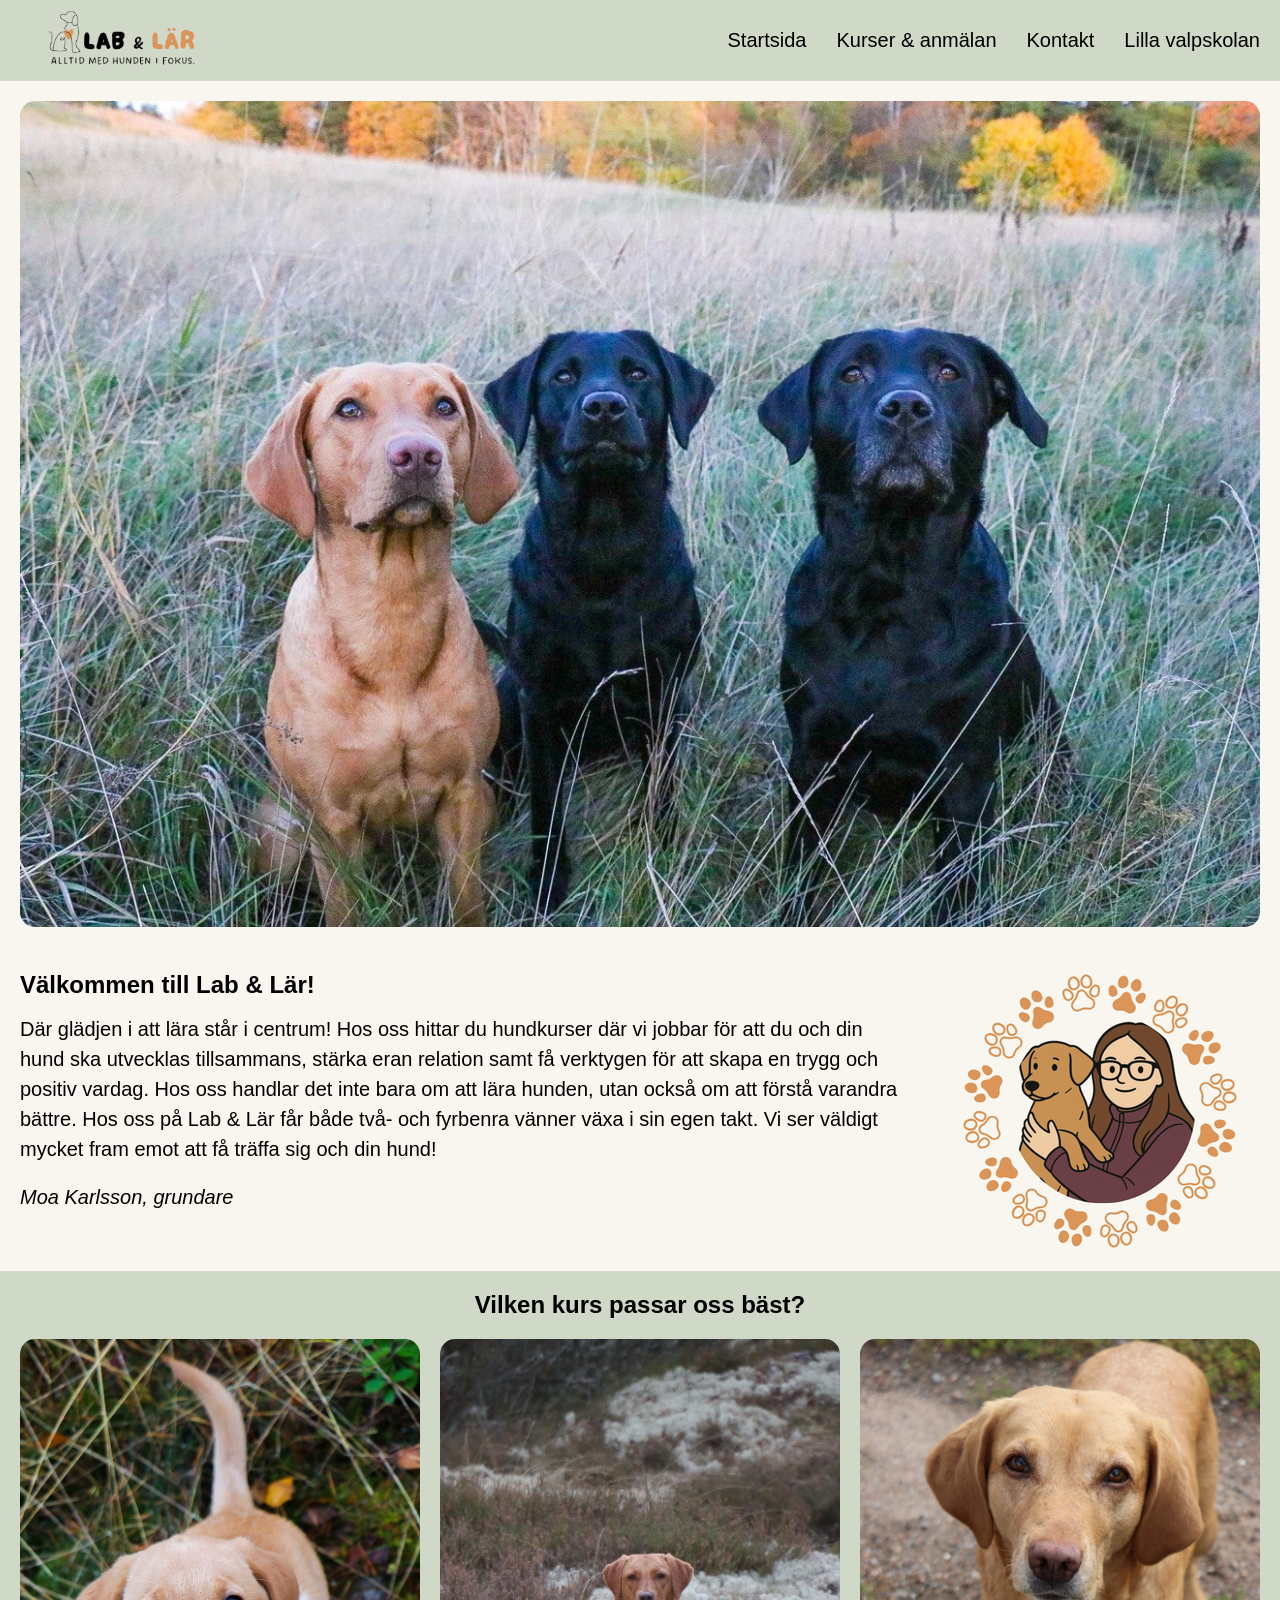
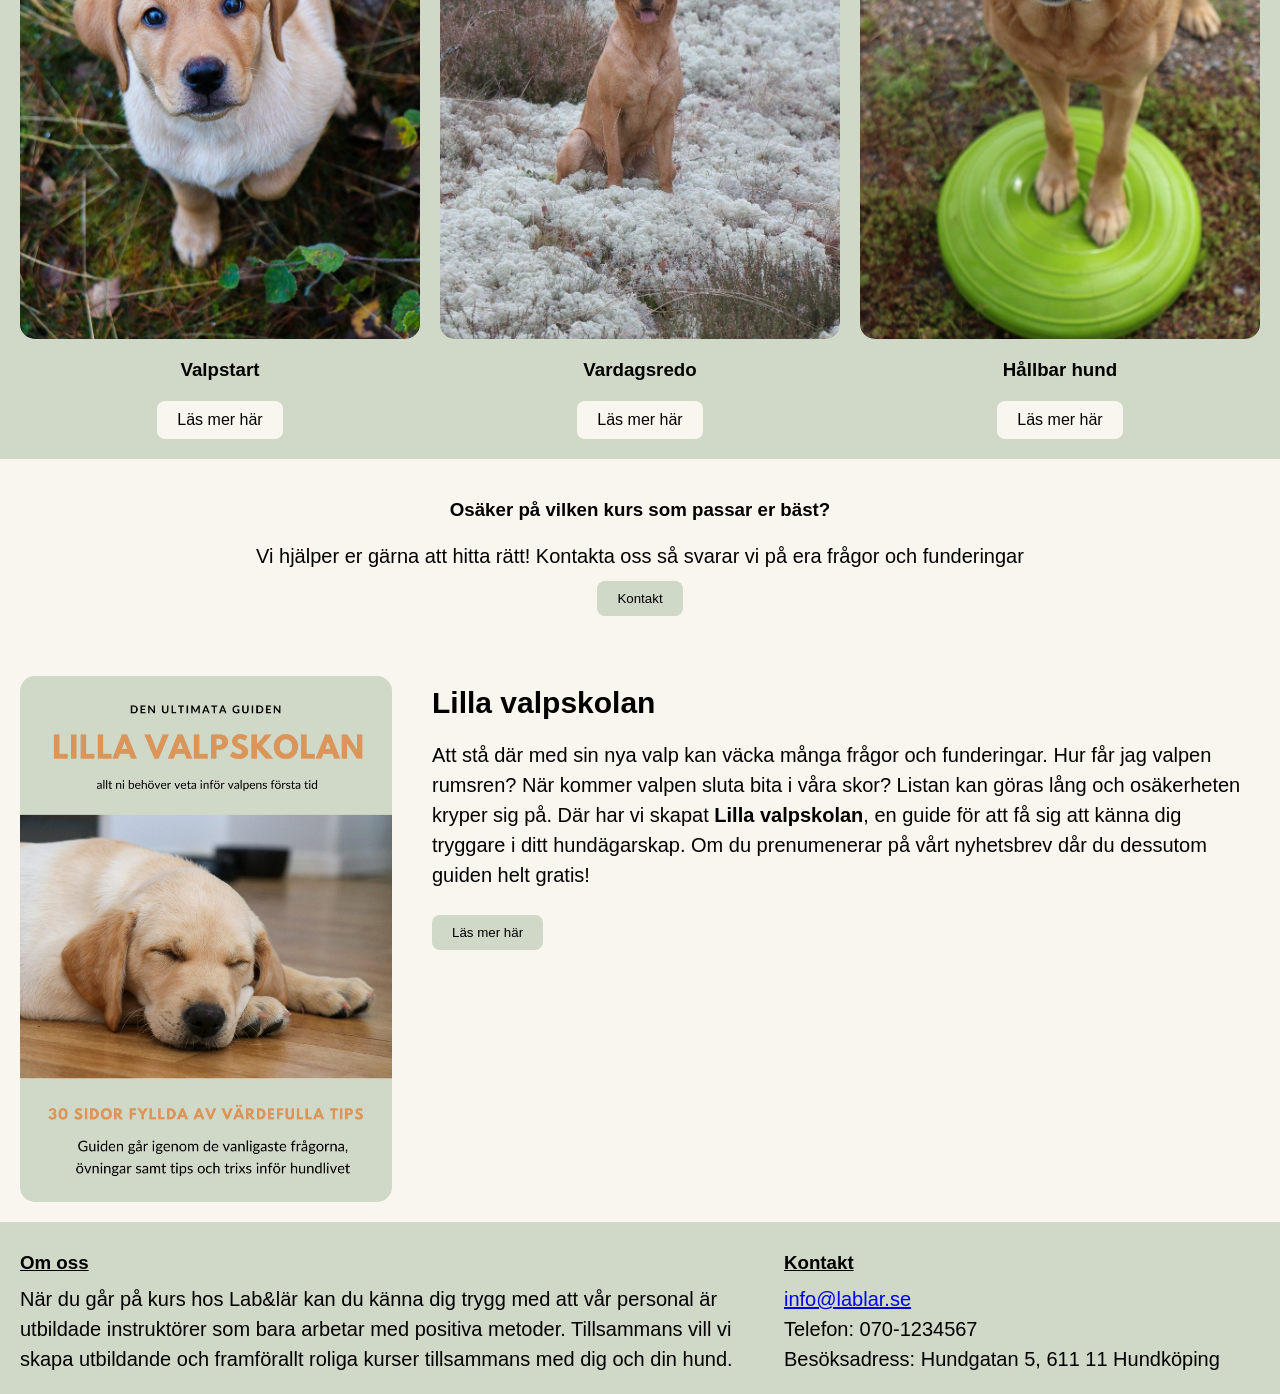
==== index.html @ 28350bcd "la till text till infosektionen på startsidan" ====
<!DOCTYPE html>
<html lang="sv">

<head>
    <meta charset="UTF-8">
    <meta name="viewport" content="width=device-width, initial-scale=1.0">
    <title>Lab&lär</title>
    <link rel="stylesheet" href="css/style.css">
</head>

<body>
    <!--Header-->
    <header>
        <div class="logo">
            <a href="index.html">
                <img src="images/logga.png" alt="logga för lab&lär">
            </a>
        </div>
        <button class="menu-toggle">☰</button>
        <nav class="header-nav">
            <ul>
                <li><a href="index.html">Startsida</a></li>
                <li><a href="kurser.html">Kurser & anmälan</a></li>
                <li><a href="kontakt.html">Kontakt</a></li>
                <li><a href="valpskola.html">Lilla valpskolan</a></li>
            </ul>
        </nav>
    </header>
    <main>
        <!--Startbild-->
        <section class="hero">
            <img src="images/startbild.jpg" alt="1 gul och 2 svarta labradorer sitter på en äng">
        </section>
        <!--Välkomst text och bild-->
        <section class="info">
            <div>
                <h1>Välkommen till Lab & Lär!</h1>
                <p>Där glädjen i att lära står i centrum! Hos oss hittar du hundkurser där vi jobbar för att du och din
                    hund
                    ska utvecklas tillsammans, stärka eran relation samt få verktygen för att skapa en trygg och positiv
                    vardag. Hos oss handlar det inte bara om att lära hunden, utan också om att förstå varandra bättre.
                    Hos
                    oss på Lab & Lär får både två- och fyrbenra vänner växa i sin egen takt. Vi ser väldigt mycket fram
                    emot
                    att få träffa sig och din hund!
                </p>
                <br>
                <p><em>Moa Karlsson, grundare</em></p>
            </div>
            <img src="images/profil.png" alt="profilbild på grundaren och dennes hund">
        </section>
        <!--Vilken kurs passar besökaren bäst-->
        <section class="course">
            <h2>Vilken kurs passar oss bäst?</h2>
            <div>
                <article>
                    <img src="images/signe.jpg" alt="gul labrador valp i skogen">
                    <h3>Valpstart</h3>
                    <details>
                        <summary>Läs mer här</summary>
                        <p>Den här kursen passar dig med en valp mellan 3 till 12 månader. Vi går igenom grunderna och
                            anpassar träningen efter vart ni befinner er. Inga förkunskaper krävs.</p>
                    </details>
                </article>
                <article>
                    <img src="images/selma.jpg" alt="gul labrador i skogen">
                    <h3>Vardagsredo</h3>
                    <details>
                        <summary>Läs mer här</summary>
                        <p>Den här kursen passar dig med en hund över 12 månader. Vi fördjupar oss i de övningar som
                            finns med i Valpstart och tränar vidare på hur vi skapar en god relation. Det går dock jätte
                            bra att gå denna kurs utan att ha gått kurs hos oss innan. Inga förkunskaper krävs, vi
                            anpassar innehållet efter era behov.</p>
                    </details>
                </article>
                <article>
                    <img src="images/balans.jpg" alt="gul labrador som balanserar på en grön balansboll">
                    <h3> Hållbar hund</h3>
                    <details>
                        <summary>Läs mer här</summary>
                        <p>Den här kursen passar för dig med en hund över 6 månader och som vill lära dig mer om hur vi
                            får och bevarar en hållbar hund. Vi blandar teori och vi kommer gå igenom många roliga
                            övningar att testa med era hundar. Inga förkunskaper krävs.</p>
                    </details>
                </article>
            </div>
        </section>
        <!--Kontakt-->
        <section class="contact">
            <h3>Osäker på vilken kurs som passar er bäst?</h3>
            <p>Vi hjälper er gärna att hitta rätt! Kontakta oss så svarar vi på era frågor och funderingar</p>
            <a href="kontakt.html"><button>Kontakt</button></a>
        </section>
        <!--Lilla valpskolan-->
        <section class="puppy">
            <img src="images/valpskola.png" alt="reklam bild för lilla valpskolan">
            <div>
                <h2>Lilla valpskolan</h2>
                <p>Att stå där med sin nya valp kan väcka många frågor och funderingar. Hur får jag valpen rumsren? När
                    kommer valpen sluta bita i våra skor? Listan kan göras lång och osäkerheten kryper sig på. Där har
                    vi skapat <strong>Lilla valpskolan</strong>, en guide för att få sig att känna dig tryggare i ditt
                    hundägarskap. Om du prenumenerar på vårt nyhetsbrev dår du dessutom guiden helt gratis!</p>
                <a href="valpskola.html"><button>Läs mer här</button></a>
            </div>
        </section>
    </main>
    <!--Footer-->
    <footer>
        <div>
            <h3>Om oss</h3>
            <p>När du går på kurs hos Lab&lär kan du känna dig trygg med att vår personal är utbildade instruktörer som
                bara
                arbetar med positiva metoder. Tillsammans vill vi skapa utbildande och framförallt roliga kurser
                tillsammans
                med dig och din hund.</p>
        </div>
        <div>
            <h3>Kontakt</h3>
            <p><a href="mailto:info@lablar.se">info@lablar.se</a>
                <br>
                Telefon: 070-1234567
                <br>
                Besöksadress: Hundgatan 5,
                611 11 Hundköping
            </p>
        </div>
    </footer>
    <script src="js/main.js" defer></script>
</body>

</html>
---- css/style.css ----
* {
    margin: 0;
    padding: 0;
    box-sizing: border-box;
}

/*Hela body*/

body {
    background-color: #f8f6ef;
    font-family: Helvetica, Arial, sans-serif;
}

/*Samlad padding*/

header,
.hero,
.info,
.course,
.contact,
.puppy,
.course1,
.report,
.reg,
.contact-page,
.other-contact,
.puppy-page,
.sign,
footer {
    padding: 0 20px;
}

form input {
    border: 0;
    border-radius: 10px;
    padding: 8px 16px;
}

/*Alla ul*/

ul {
    margin-left: 20px;
    line-height: 1.5;
}

/*Alla bilder*/

img {
    width: 100%;
    border-radius: 15px;
}

/* alla p element */
p {
    line-height: 1.5;
}

/*Alla knappar*/

button,
summary {
    padding: 10px 20px;
    border: none;
    border-radius: 8px;
    cursor: pointer;
}

button:hover {
    filter: brightness(.95);
}

/* HEADER */

.logo img {
    width: 200px;
    padding: 10px;
}

header {
    background-color: #D0D8C8;
    display: flex;
    justify-content: space-between;
    flex-wrap: wrap;
}




/*Start sida*/

/* Info sektionen*/

.hero img {
    width: 100%;
    margin-block: 20px;
}

.info {
    text-align: left;
}

.info h1 {
    margin-bottom: 15px;
}


/*Vilken kurs passar besökaren bäst*/

.course {
    background-color: #D0D8C8;
    text-align: center;
    padding-block: 20px;
    display: flex;
    flex-direction: column;
    gap: 40px;
}

.course h2 {
    margin-bottom: -20px;
}

.course>div {
    display: flex;
    flex-direction: column;
    gap: 40px;
}

.course article {
    display: flex;
    flex-direction: column;
    gap: 20px;
}

.course summary {
    background-color: #F8F6EF;
    margin: 0 auto;
    display: inline;
}

.course details p {
    margin-top: 20px;
}

/*Kontakt sektionen*/

.contact {
    text-align: center;
    padding: 30px;
}

.contact h3,
.contact p {
    padding-block: 10px;
}

.contact button {
    background-color: #D0D8C8;
}

/*Valpskola*/
.puppy {
    text-align: center;
    margin-bottom: 20px;
}

.puppy>div {
    text-align: left;
}

.puppy h2,
.puppy p {
    padding-block: 10px;
}

.puppy button {
    background-color: #D0D8C8;
}

.puppy img {
    width: 80%;
}

/*Footer*/
footer {
    background-color: #D0D8C8;
    padding: 20px;
}

footer h3 {
    text-decoration: underline;
    padding-block: 10px;
}


/*Css för sidan Kurser och anmälan*/

.course1 h1 {
    text-align: center;
    color: #DB9558;
    margin-bottom: -20px;
}

.course1 {
    padding-block: 20px;
    display: flex;
    flex-direction: column;
    gap: 40px;
}

.course1 div {
    display: flex;
    flex-direction: column;
    gap: 20px;
}


/* Informaion om anmälan */
.report {
    margin-bottom: 40px;
}

.report h2 {
    margin: 10px;
}

/* Anmälnings formuläret */
.reg {
    background-color: #D0D8C8;
    padding: 20px;
}

.reg form {
    display: flex;
    flex-direction: column;
    gap: 8px;
}

.reg label {
    display: block;
    margin-top: 8px;

}

.reg input,
.reg select {
    display: block;
    margin-bottom: 15px;
}

.reg input {
    background-color: #F8F6EF;
}

#select {
    background-color: #F8F6EF;
    border: 0;
    border-radius: 10px;
    padding: 8px 16px;
}

.reg button {
    background-color: #F8F6EF;
    margin-top: 20px;
    margin: 0 auto;
}


/*Css för sidan kontakt*/

.contact-page h1 {
    text-align: left;
    color: #DB9558;
    margin-bottom: 20px;

}

.contact-page {
    padding-block: 20px;
}

.contact-page input,
.contact-page textarea {
    background-color: #D0D8C8;
    display: block;
}

.contact-page label {
    display: block;
}


#message {
    background-color: #D0D8C8;
    border: 0;
    border-radius: 10px;
    padding: 10px 20px;
}

.contact-page button {
    background-color: #D0D8C8;
    margin-top: 20px;
}

.other-contact {
    padding-block: 20px;
    background-color: #D0D8C8;
}



/*Css för sidan Lilla valpskolan*/

.puppy-page {
    padding-block: 20px;
}

.puppy-page h1 {
    text-align: center;
    color: #DB9558;
}

.puppy-page h2 {
    padding-block: 20px;
}

.puppy-page ul {
    padding: 20px;
}

/*Bilden*/
.puppy-page img {
    margin-top: 20px;
}


/*Signa upp för nyhetsbrev*/
.sign {
    background-color: #D0D8C8;
    padding-block: 20px;
}

.sign input {
    background-color: #F8F6EF;
    display: block;
}

.sign label {
    display: block;
    margin-top: 8px;
}

.sign h3 {
    line-height: 1.5;
    margin-bottom: 10px;
}

.sign button {
    background-color: #F8F6EF;
    margin-top: 20px;
}

/*Error meddelanden*/
.error {
    color: red;
    font-size: 14px;
    display: block;
    margin-bottom: 8px;
}

/*Hamburgemenyn*/

.header-nav {
    display: none;
    width: 100%;
}

/*Visar menyn när klassen open lägg till*/

.header-nav {
    display: none;
    width: 100%;
}

.header-nav.open {
    display: flex;
    flex-direction: column;
}

.menu-toggle {
    cursor: pointer;
    background-color: #D0D8C8;
    font-size: 20px;
    padding-inline: 15px;
}

.header-nav ul {
    list-style: none;
    margin: 0;
    padding: 0;
}

.header-nav li {
    padding-block: 5px;
}

.header-nav a {
    color: black;
    text-decoration: none;
}

/*Stora skärmar*/
@media (min-width: 768px) {

    /*Alla p element*/
    p {
        font-size: 20px;
    }

    li {

        font-size: 20px;
    }

    /*Hamburge meny*/
    .menu-toggle {
        display: none;
    }

    .header-nav {
        display: flex;
        width: auto;
        align-items: center;
    }

    .header-nav ul {
        display: flex;
        gap: 30px;
    }

    /* Startsida */

    /* Info sektionen */
    .info {
        display: flex;
        align-items: flex-start;
        gap: 40px;
    }

    .info>div {
        padding-block: 20px;
    }

    /*Vilken kurs passar oss bäst?*/

    .course>div {
        display: grid;
        grid-template-columns: 1fr 1fr 1fr;
        gap: 20px;
    }

    /*Kontakt sektionen*/
    .contact {
        margin-bottom: 30px;
    }

    /*Puppy sektionen*/

    .puppy {
        display: flex;
        align-items: flex-start;
        gap: 40px;
    }

    .puppy img {
        width: 30%;
    }

    .puppy h2 {
        font-size: 30px;
    }

    .puppy button {
        margin-block: 15px;
    }

    footer {
        display: grid;
        grid-template-columns: 1.5fr 1fr;
        gap: 50px;
    }

    /*Kurser och anmälan sidan*/

    .course1 {
        display: flex;
        flex-direction: column;
        gap: 40px;
    }

    .course1 h1 {
        margin: 20px;
    }

    .course-img {
        display: grid;
        grid-template-columns: 1fr 1.5fr;
        gap: 16px;
    }


    /*Kontakt sidan*/

    /*Lilla valpskolan sidan*/

    .puppy-page {
        display: flex;
    }

    .puppy-page img {
        width: 30%;
    }
}
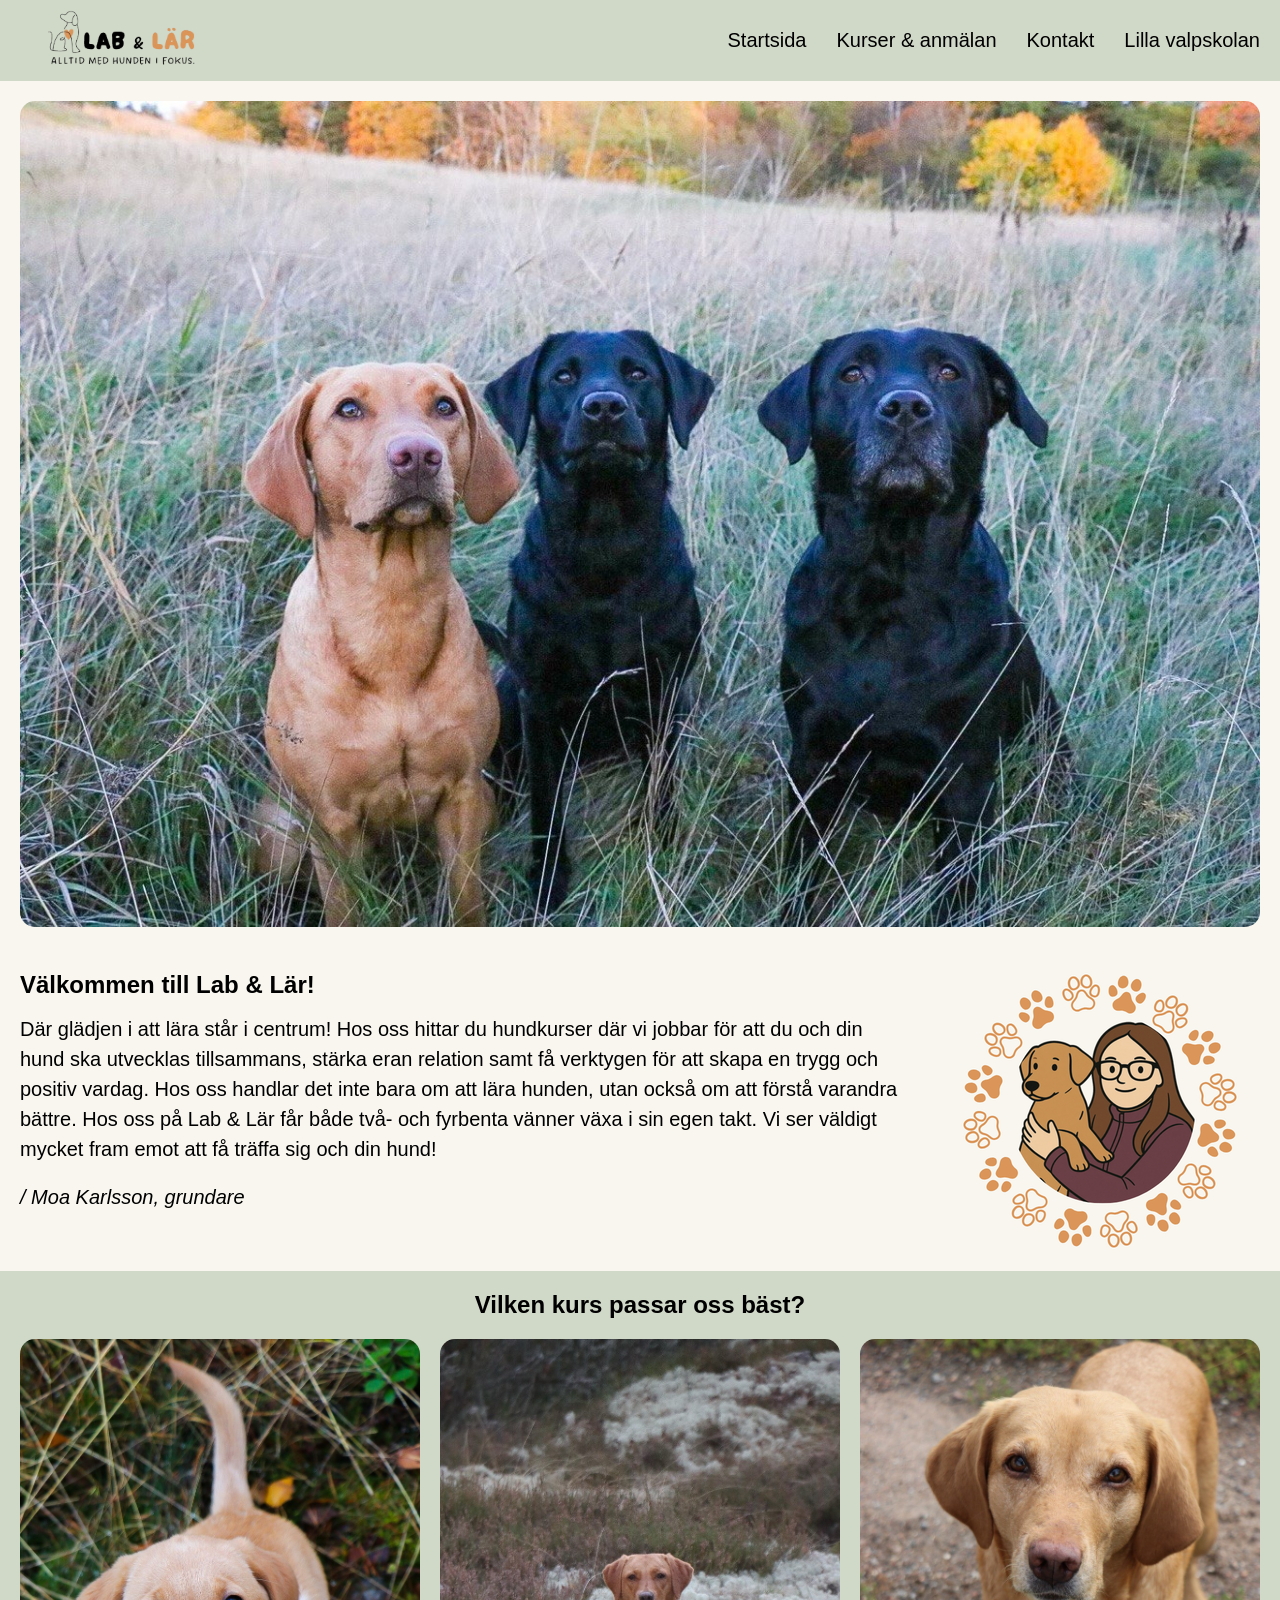
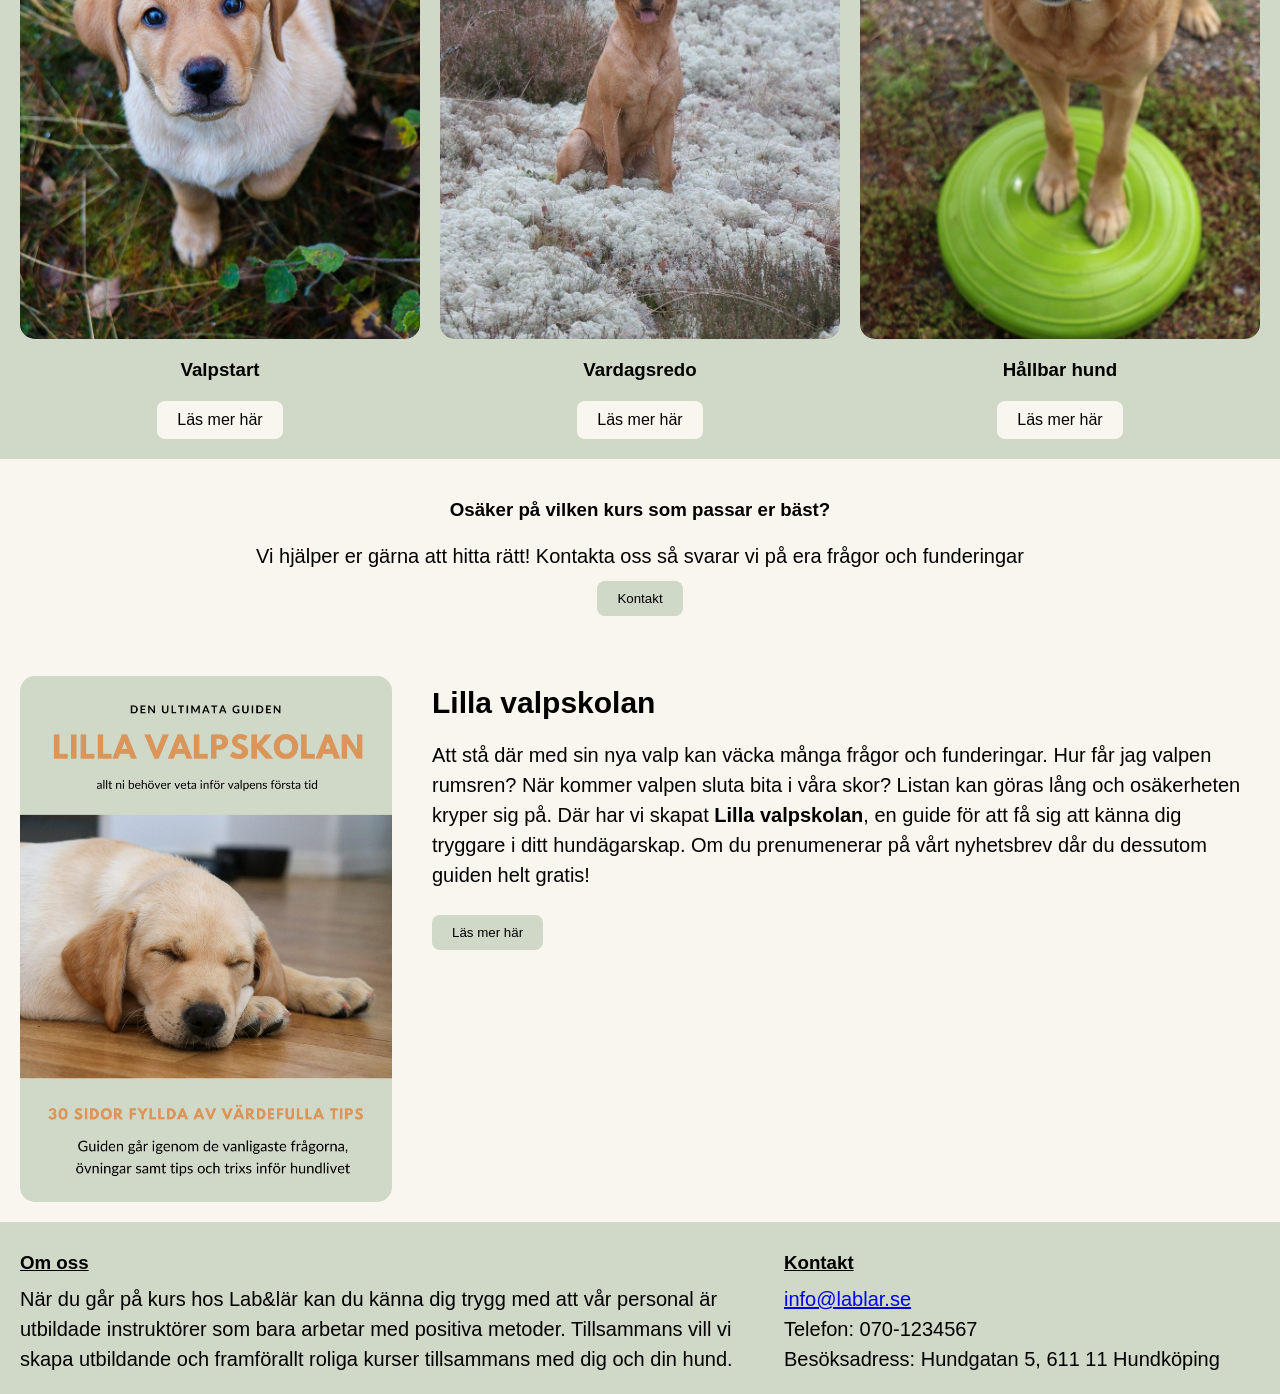
==== commit 76cf74d5: "rättare till stavfel" ====
--- a/index.html
+++ b/index.html
@@ -40,12 +40,12 @@
                     ska utvecklas tillsammans, stärka eran relation samt få verktygen för att skapa en trygg och positiv
                     vardag. Hos oss handlar det inte bara om att lära hunden, utan också om att förstå varandra bättre.
                     Hos
-                    oss på Lab & Lär får både två- och fyrbenra vänner växa i sin egen takt. Vi ser väldigt mycket fram
+                    oss på Lab & Lär får både två- och fyrbenta vänner växa i sin egen takt. Vi ser väldigt mycket fram
                     emot
                     att få träffa sig och din hund!
                 </p>
                 <br>
-                <p><em>Moa Karlsson, grundare</em></p>
+                <p><em>/ Moa Karlsson, grundare</em></p>
             </div>
             <img src="images/profil.png" alt="profilbild på grundaren och dennes hund">
         </section>
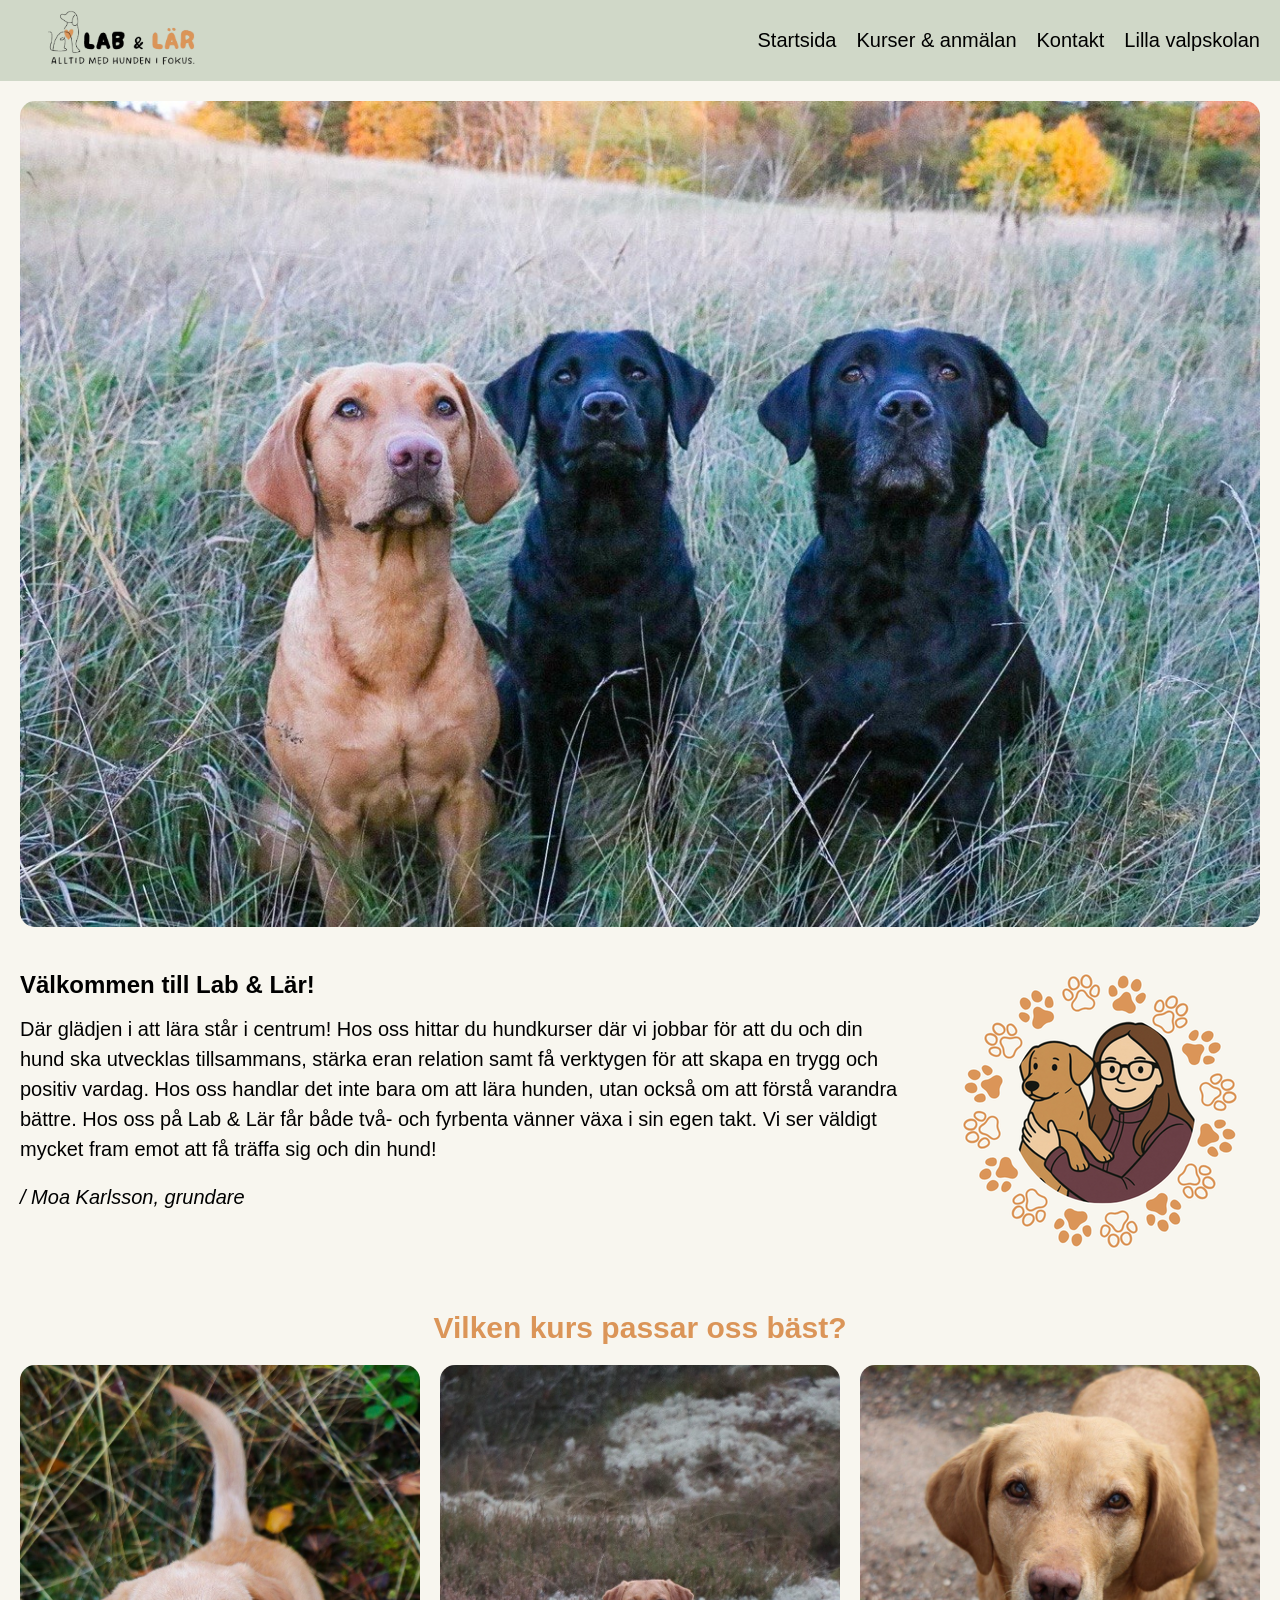
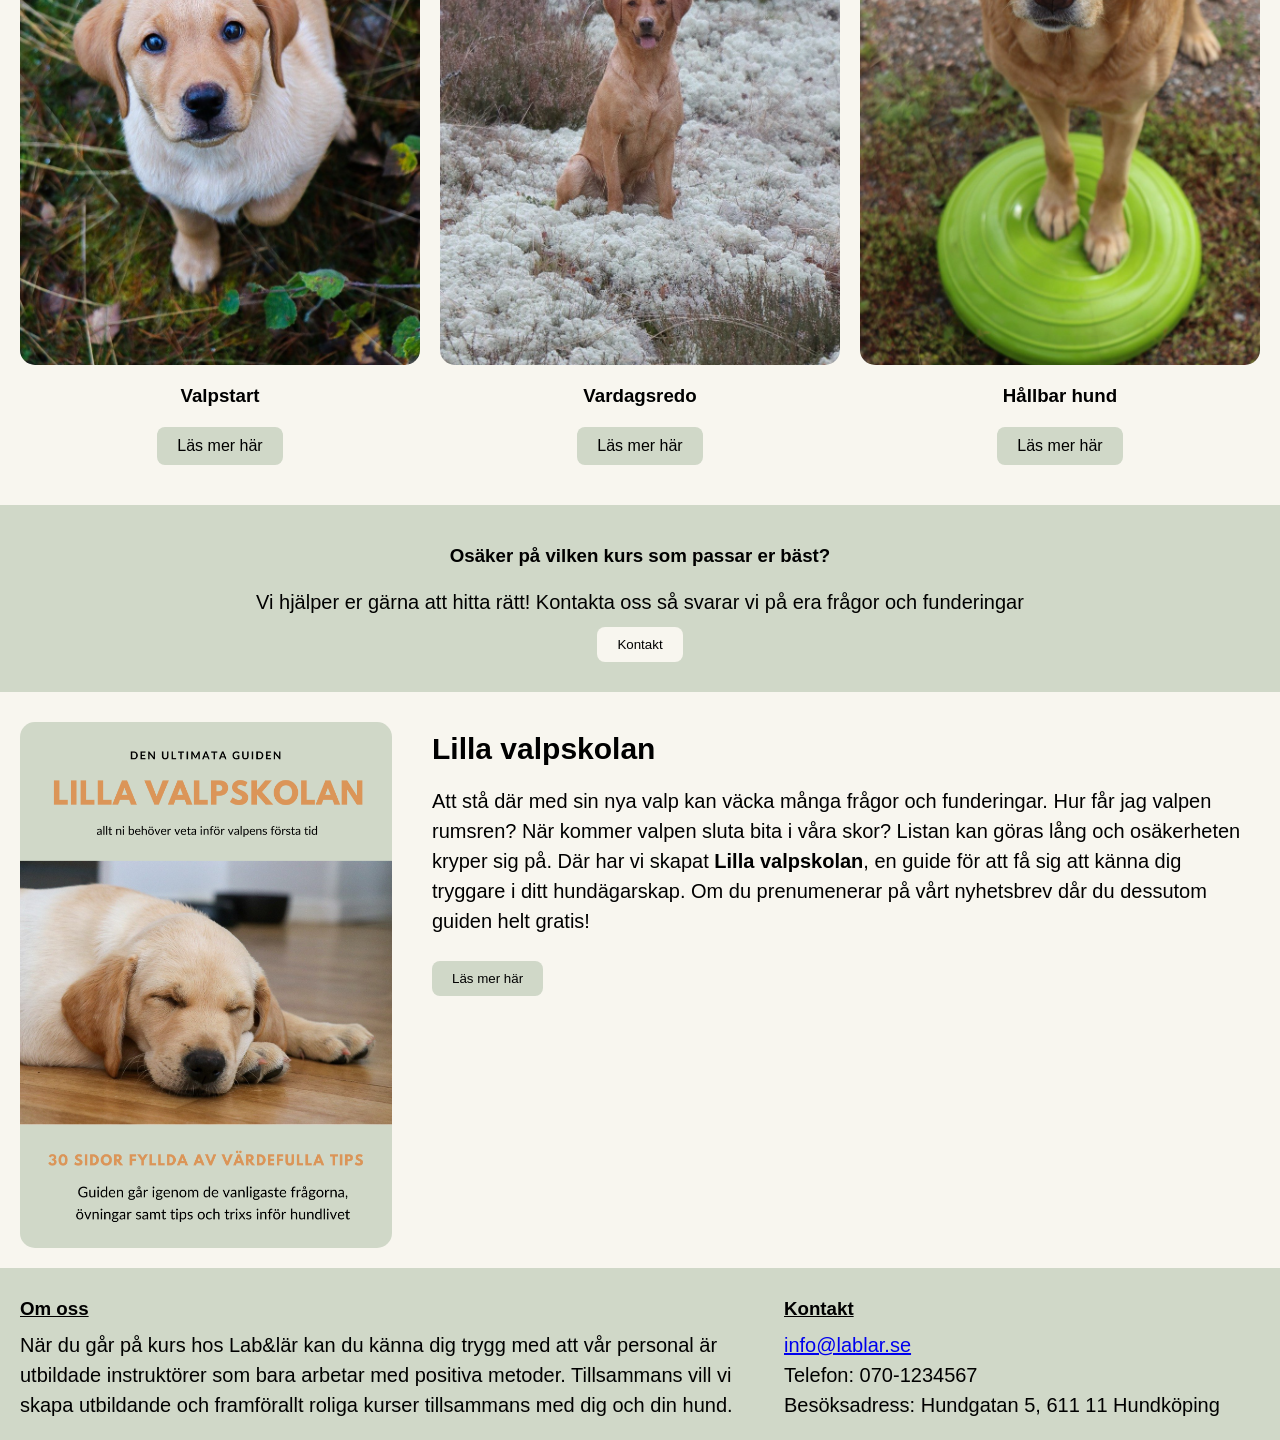
==== commit ee9c9873: "la till en knapp på .course så användaren kan komma vidare till kurs sidan när den öppnar fältet med" ====
--- a/index.html
+++ b/index.html
@@ -60,6 +60,7 @@
                         <summary>Läs mer här</summary>
                         <p>Den här kursen passar dig med en valp mellan 3 till 12 månader. Vi går igenom grunderna och
                             anpassar träningen efter vart ni befinner er. Inga förkunskaper krävs.</p>
+                        <a href="kurser.html"><button class="regBtn">Anmäl dig här</button></a>
                     </details>
                 </article>
                 <article>
@@ -71,6 +72,7 @@
                             finns med i Valpstart och tränar vidare på hur vi skapar en god relation. Det går dock jätte
                             bra att gå denna kurs utan att ha gått kurs hos oss innan. Inga förkunskaper krävs, vi
                             anpassar innehållet efter era behov.</p>
+                        <a href="kurser.html"><button class="regBtn">Anmäl dig här</button></a>
                     </details>
                 </article>
                 <article>
@@ -81,6 +83,7 @@
                         <p>Den här kursen passar för dig med en hund över 6 månader och som vill lära dig mer om hur vi
                             får och bevarar en hållbar hund. Vi blandar teori och vi kommer gå igenom många roliga
                             övningar att testa med era hundar. Inga förkunskaper krävs.</p>
+                        <a href="kurser.html"><button class="regBtn">Anmäl dig här</button></a>
                     </details>
                 </article>
             </div>
--- a/css/style.css
+++ b/css/style.css
@@ -107,9 +107,8 @@
 /*Vilken kurs passar besökaren bäst*/
 
 .course {
-    background-color: #D0D8C8;
     text-align: center;
-    padding-block: 20px;
+    padding-block: 40px;
     display: flex;
     flex-direction: column;
     gap: 40px;
@@ -117,6 +116,8 @@
 
 .course h2 {
     margin-bottom: -20px;
+    color: #DB9558;
+    font-size: 30px;
 }
 
 .course>div {
@@ -132,13 +133,18 @@
 }
 
 .course summary {
-    background-color: #F8F6EF;
+    background-color: #D0D8C8;
     margin: 0 auto;
     display: inline;
 }
 
 .course details p {
     margin-top: 20px;
+}
+
+.regBtn {
+    background-color: #D0D8C8;
+    margin-top: 15px;
 }
 
 /*Kontakt sektionen*/
@@ -146,6 +152,7 @@
 .contact {
     text-align: center;
     padding: 30px;
+    background-color: #D0D8C8;
 }
 
 .contact h3,
@@ -154,7 +161,7 @@
 }
 
 .contact button {
-    background-color: #D0D8C8;
+    background-color: #F8F6EF
 }
 
 /*Valpskola*/
@@ -229,10 +236,14 @@
     padding: 20px;
 }
 
-.reg form {
-    display: flex;
-    flex-direction: column;
+#regForm {
+    display: grid;
     gap: 8px;
+}
+
+#regForm input,
+#regForm select {
+    width: 100%;
 }
 
 .reg label {
@@ -261,7 +272,7 @@
 .reg button {
     background-color: #F8F6EF;
     margin-top: 20px;
-    margin: 0 auto;
+    width: fit-content;
 }
 
 
@@ -281,13 +292,13 @@
 .contact-page input,
 .contact-page textarea {
     background-color: #D0D8C8;
-    display: block;
-}
-
-.contact-page label {
-    display: block;
-}
-
+}
+
+
+#contactForm input,
+#contactForm textarea {
+    width: 100%;
+}
 
 #message {
     background-color: #D0D8C8;
@@ -326,6 +337,11 @@
 .puppy-page ul {
     padding: 20px;
 }
+
+#newsForm input {
+    width: 100%;
+}
+
 
 /*Bilden*/
 .puppy-page img {
@@ -434,7 +450,7 @@
 
     .header-nav ul {
         display: flex;
-        gap: 30px;
+        gap: 20px;
     }
 
     /* Startsida */
@@ -507,16 +523,66 @@
         gap: 16px;
     }
 
-
-    /*Kontakt sidan*/
+    /*Anmälningsformuläret*/
+    #regForm {
+        grid-template-columns: 1fr 1fr 1fr;
+    }
+
+    .reg button {
+        grid-row-start: 4;
+    }
+
+    /*Kontakt sidans formulär*/
+
+    #contactForm {
+        display: grid;
+        grid-template-columns: 1fr 1fr;
+        gap: 8px;
+        margin-right: 30%;
+    }
+
+    #contactForm button {
+        grid-row-start: 3;
+        margin: 0;
+        width: fit-content;
+    }
+
+    #contactForm div:has(#message) {
+        grid-column: span 2;
+    }
 
     /*Lilla valpskolan sidan*/
 
     .puppy-page {
         display: flex;
+        flex-wrap: wrap;
+        gap: 16px;
+        justify-content: center;
+    }
+
+    .puppy-page>div {
+        width: 600px;
+        flex-grow: 1;
     }
 
     .puppy-page img {
-        width: 30%;
+        min-width: 300px;
+        max-width: 600px;
+        object-fit: contain;
+    }
+
+    /*Anmäl för nyhetsbrev*/
+
+    #newsForm {
+        display: grid;
+        grid-template-columns: 1fr 1fr;
+        gap: 8px;
+        margin-right: 30%;
+    }
+
+    #newsForm button {
+        grid-row-start: 3;
+        margin: 0;
+        width: fit-content;
     }
 }
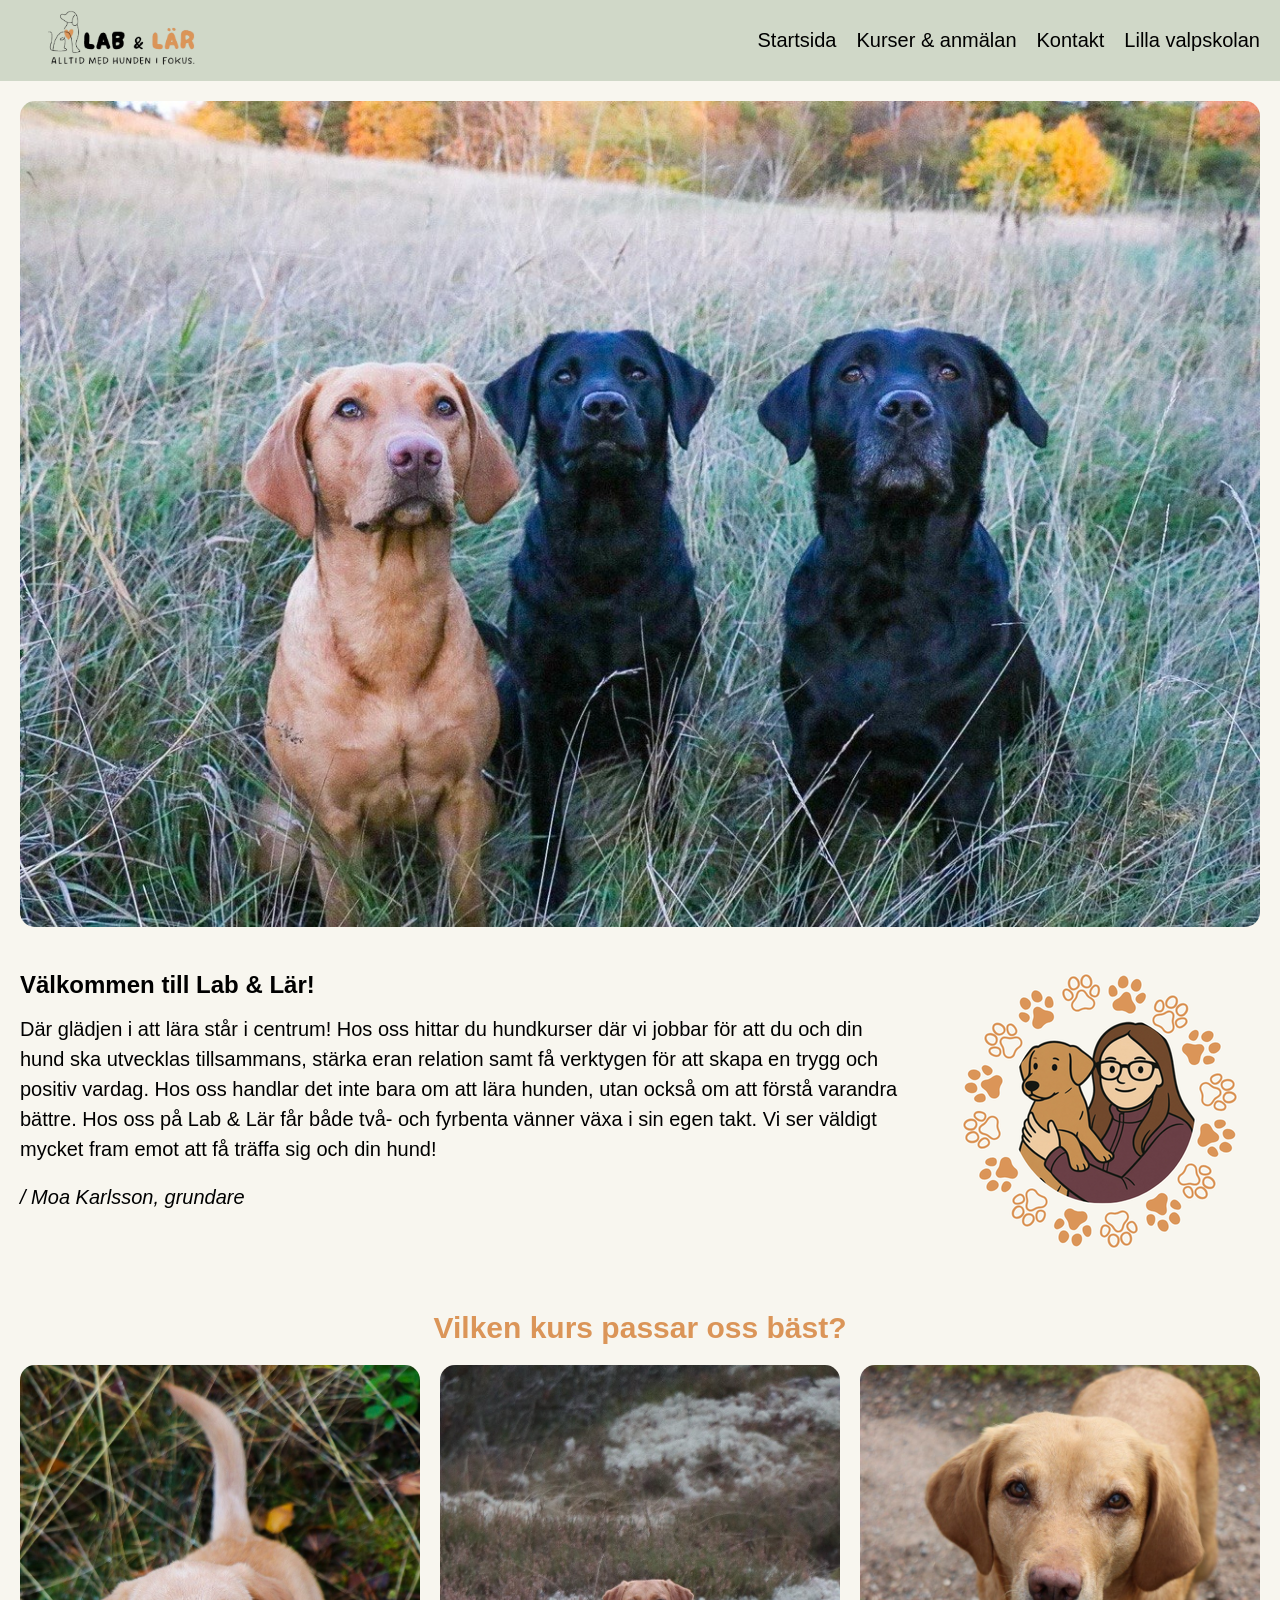
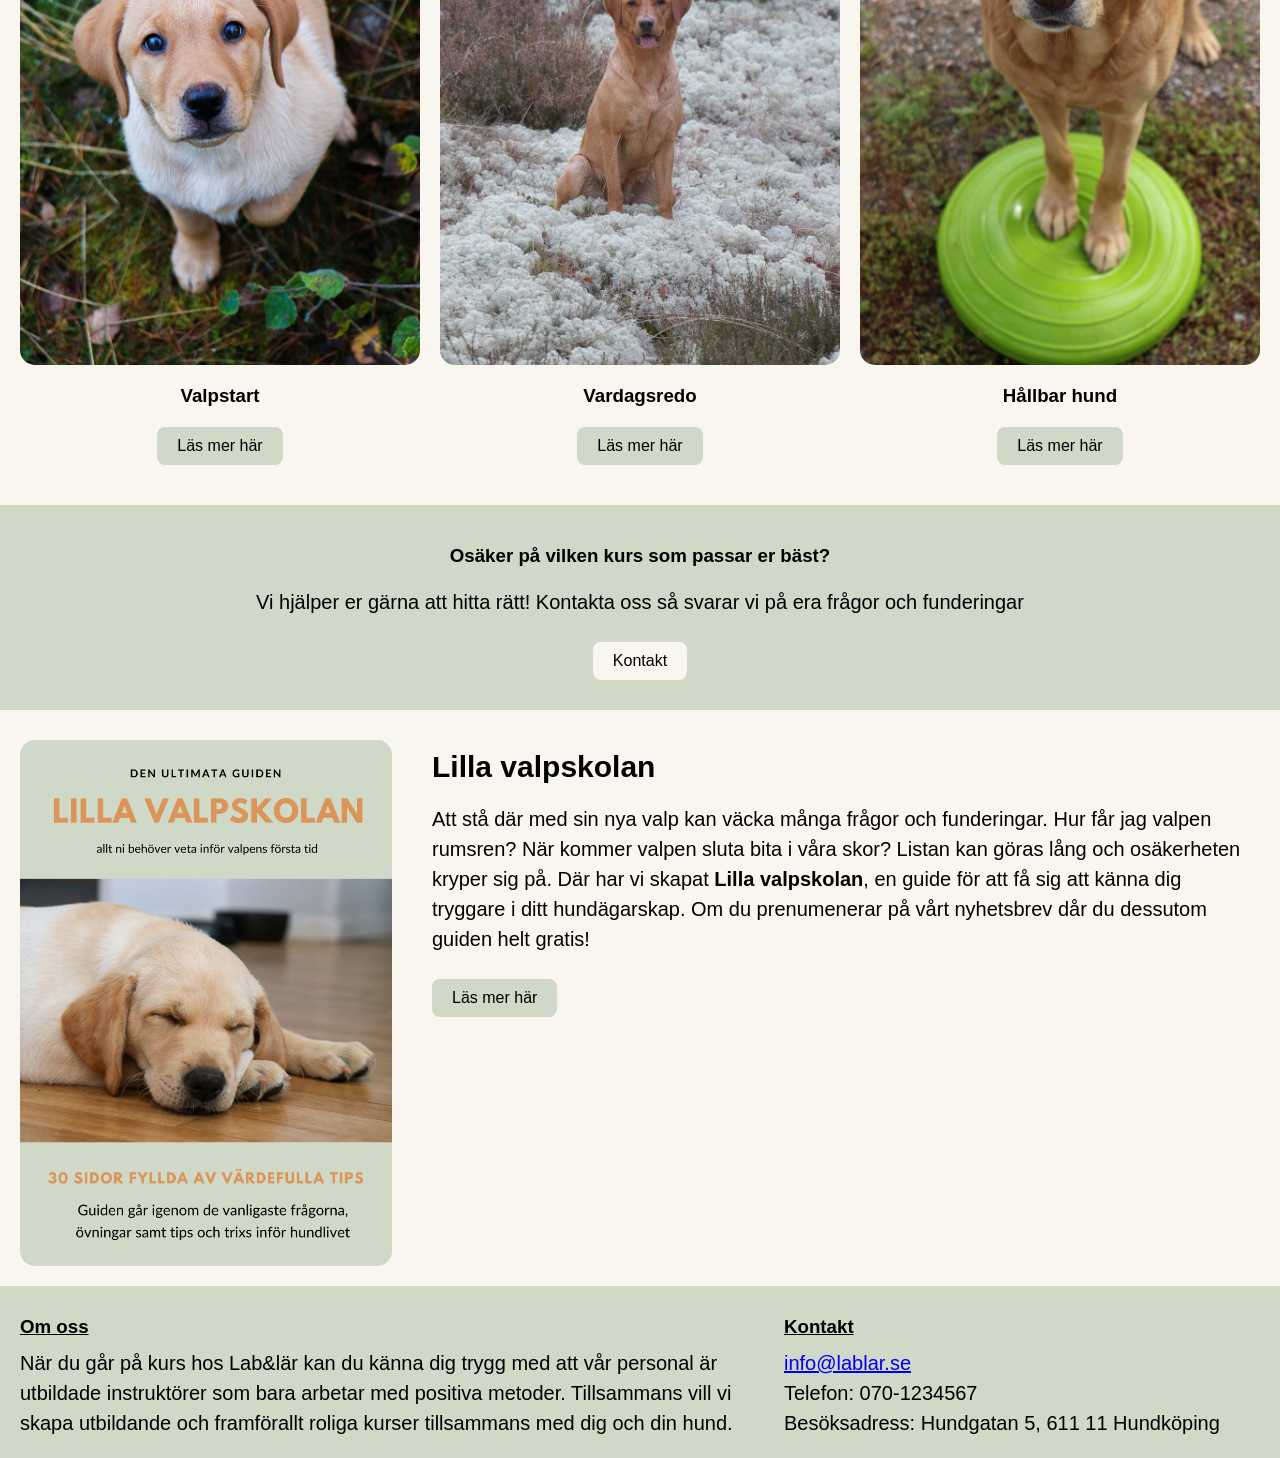
==== commit 75201867: "ändrade 2 knappar till som låg inom en a länk till rätt kod" ====
--- a/index.html
+++ b/index.html
@@ -28,9 +28,9 @@
     </header>
     <main>
         <!--Startbild-->
-        <section class="hero">
+        <div class="hero">
             <img src="images/startbild.jpg" alt="1 gul och 2 svarta labradorer sitter på en äng">
-        </section>
+        </div>
         <!--Välkomst text och bild-->
         <section class="info">
             <div>
@@ -60,7 +60,7 @@
                         <summary>Läs mer här</summary>
                         <p>Den här kursen passar dig med en valp mellan 3 till 12 månader. Vi går igenom grunderna och
                             anpassar träningen efter vart ni befinner er. Inga förkunskaper krävs.</p>
-                        <a href="kurser.html"><button class="regBtn">Anmäl dig här</button></a>
+                        <a href="kurser.html" class="regBtn">Anmäl dig här</a>
                     </details>
                 </article>
                 <article>
@@ -72,7 +72,7 @@
                             finns med i Valpstart och tränar vidare på hur vi skapar en god relation. Det går dock jätte
                             bra att gå denna kurs utan att ha gått kurs hos oss innan. Inga förkunskaper krävs, vi
                             anpassar innehållet efter era behov.</p>
-                        <a href="kurser.html"><button class="regBtn">Anmäl dig här</button></a>
+                        <a href="kurser.html" class="regBtn">Anmäl dig här</a>
                     </details>
                 </article>
                 <article>
@@ -83,7 +83,7 @@
                         <p>Den här kursen passar för dig med en hund över 6 månader och som vill lära dig mer om hur vi
                             får och bevarar en hållbar hund. Vi blandar teori och vi kommer gå igenom många roliga
                             övningar att testa med era hundar. Inga förkunskaper krävs.</p>
-                        <a href="kurser.html"><button class="regBtn">Anmäl dig här</button></a>
+                        <a href="kurser.html" class="regBtn">Anmäl dig här</a>
                     </details>
                 </article>
             </div>
@@ -92,7 +92,7 @@
         <section class="contact">
             <h3>Osäker på vilken kurs som passar er bäst?</h3>
             <p>Vi hjälper er gärna att hitta rätt! Kontakta oss så svarar vi på era frågor och funderingar</p>
-            <a href="kontakt.html"><button>Kontakt</button></a>
+            <a href="kontakt.html" class="btn">Kontakt</a>
         </section>
         <!--Lilla valpskolan-->
         <section class="puppy">
@@ -103,7 +103,7 @@
                     kommer valpen sluta bita i våra skor? Listan kan göras lång och osäkerheten kryper sig på. Där har
                     vi skapat <strong>Lilla valpskolan</strong>, en guide för att få sig att känna dig tryggare i ditt
                     hundägarskap. Om du prenumenerar på vårt nyhetsbrev dår du dessutom guiden helt gratis!</p>
-                <a href="valpskola.html"><button>Läs mer här</button></a>
+                <a href="valpskola.html" class="regBtn">Läs mer här</a>
             </div>
         </section>
     </main>
--- a/css/style.css
+++ b/css/style.css
@@ -144,8 +144,16 @@
 
 .regBtn {
     background-color: #D0D8C8;
+    color: black;
+    display: inline-block;
     margin-top: 15px;
-}
+    padding: 10px 20px;
+    border: none;
+    border-radius: 8px;
+    cursor: pointer;
+    text-decoration: none;
+}
+
 
 /*Kontakt sektionen*/
 
@@ -160,8 +168,16 @@
     padding-block: 10px;
 }
 
-.contact button {
-    background-color: #F8F6EF
+.btn {
+    background-color: #F8F6EF;
+    color: black;
+    display: inline-block;
+    margin-top: 15px;
+    padding: 10px 20px;
+    border: none;
+    border-radius: 8px;
+    cursor: pointer;
+    text-decoration: none;
 }
 
 /*Valpskola*/
@@ -273,6 +289,7 @@
     background-color: #F8F6EF;
     margin-top: 20px;
     width: fit-content;
+
 }
 
 
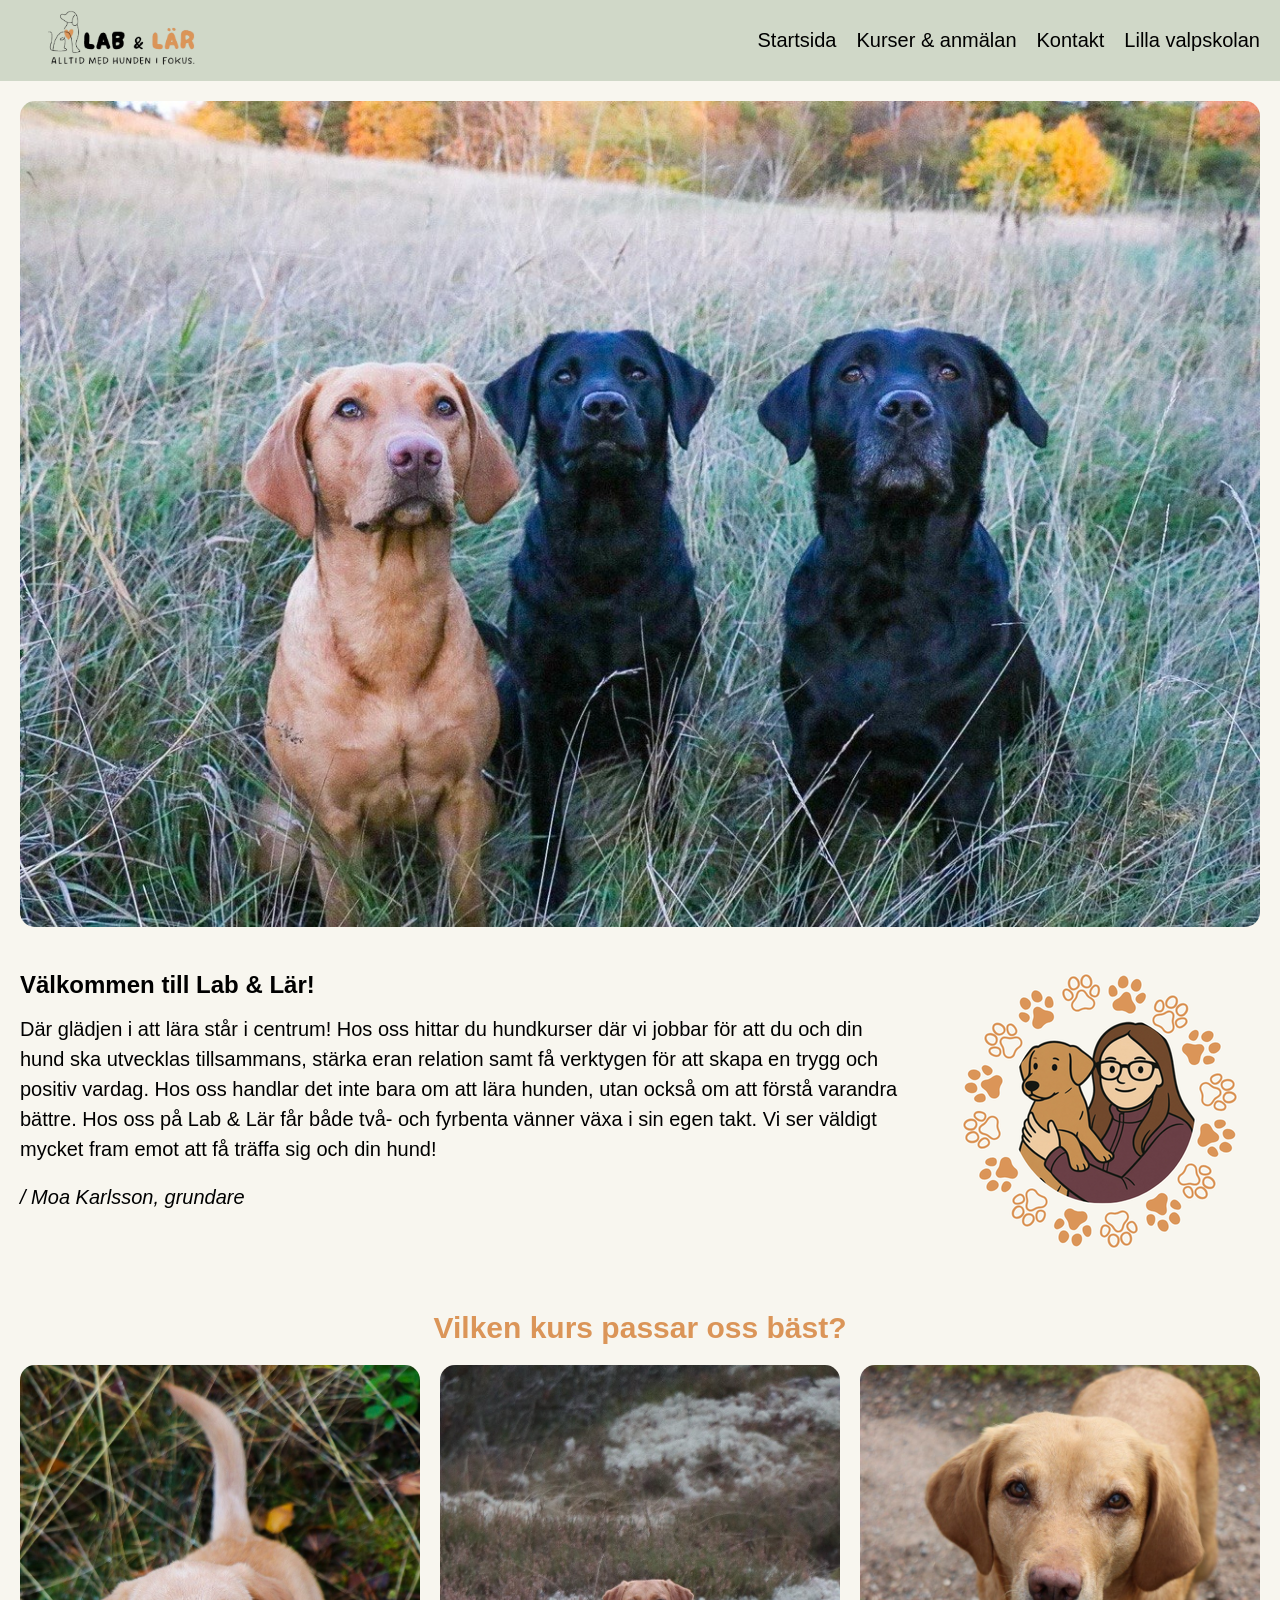
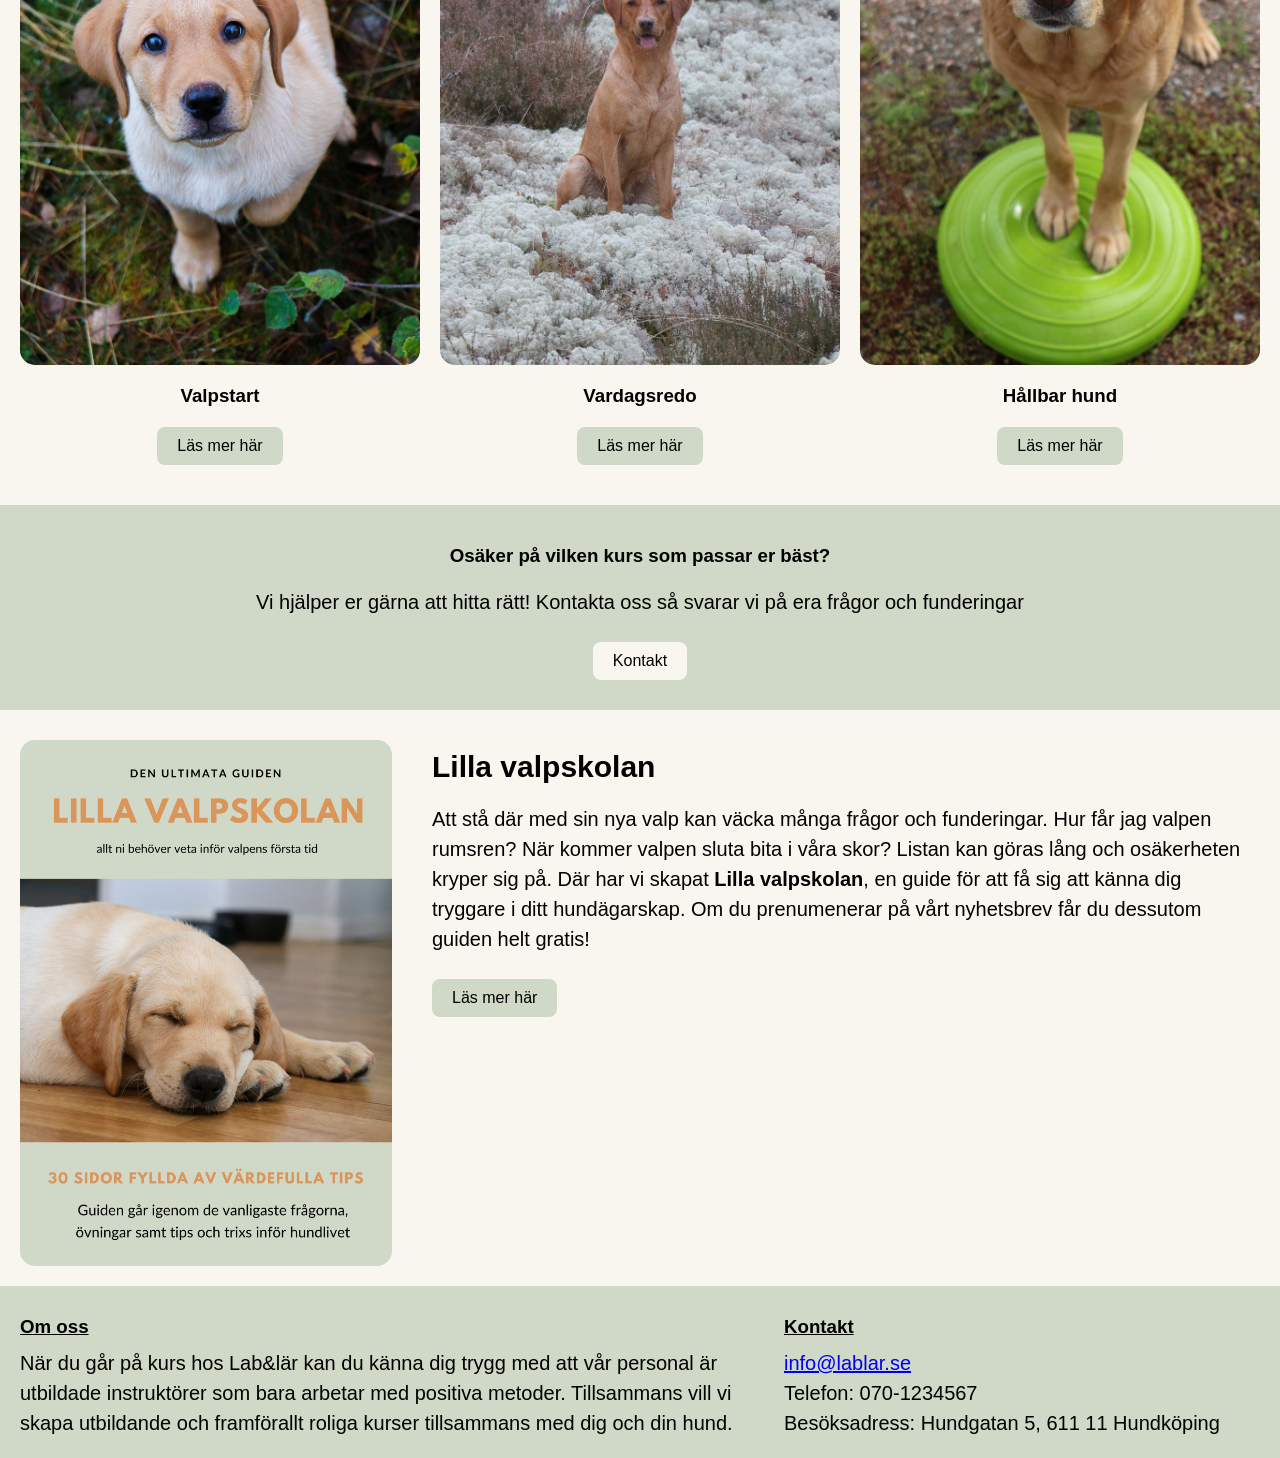
==== commit a1d10b52: "ändrade till stavfel på startsidan" ====
--- a/index.html
+++ b/index.html
@@ -102,7 +102,7 @@
                 <p>Att stå där med sin nya valp kan väcka många frågor och funderingar. Hur får jag valpen rumsren? När
                     kommer valpen sluta bita i våra skor? Listan kan göras lång och osäkerheten kryper sig på. Där har
                     vi skapat <strong>Lilla valpskolan</strong>, en guide för att få sig att känna dig tryggare i ditt
-                    hundägarskap. Om du prenumenerar på vårt nyhetsbrev dår du dessutom guiden helt gratis!</p>
+                    hundägarskap. Om du prenumenerar på vårt nyhetsbrev får du dessutom guiden helt gratis!</p>
                 <a href="valpskola.html" class="regBtn">Läs mer här</a>
             </div>
         </section>
